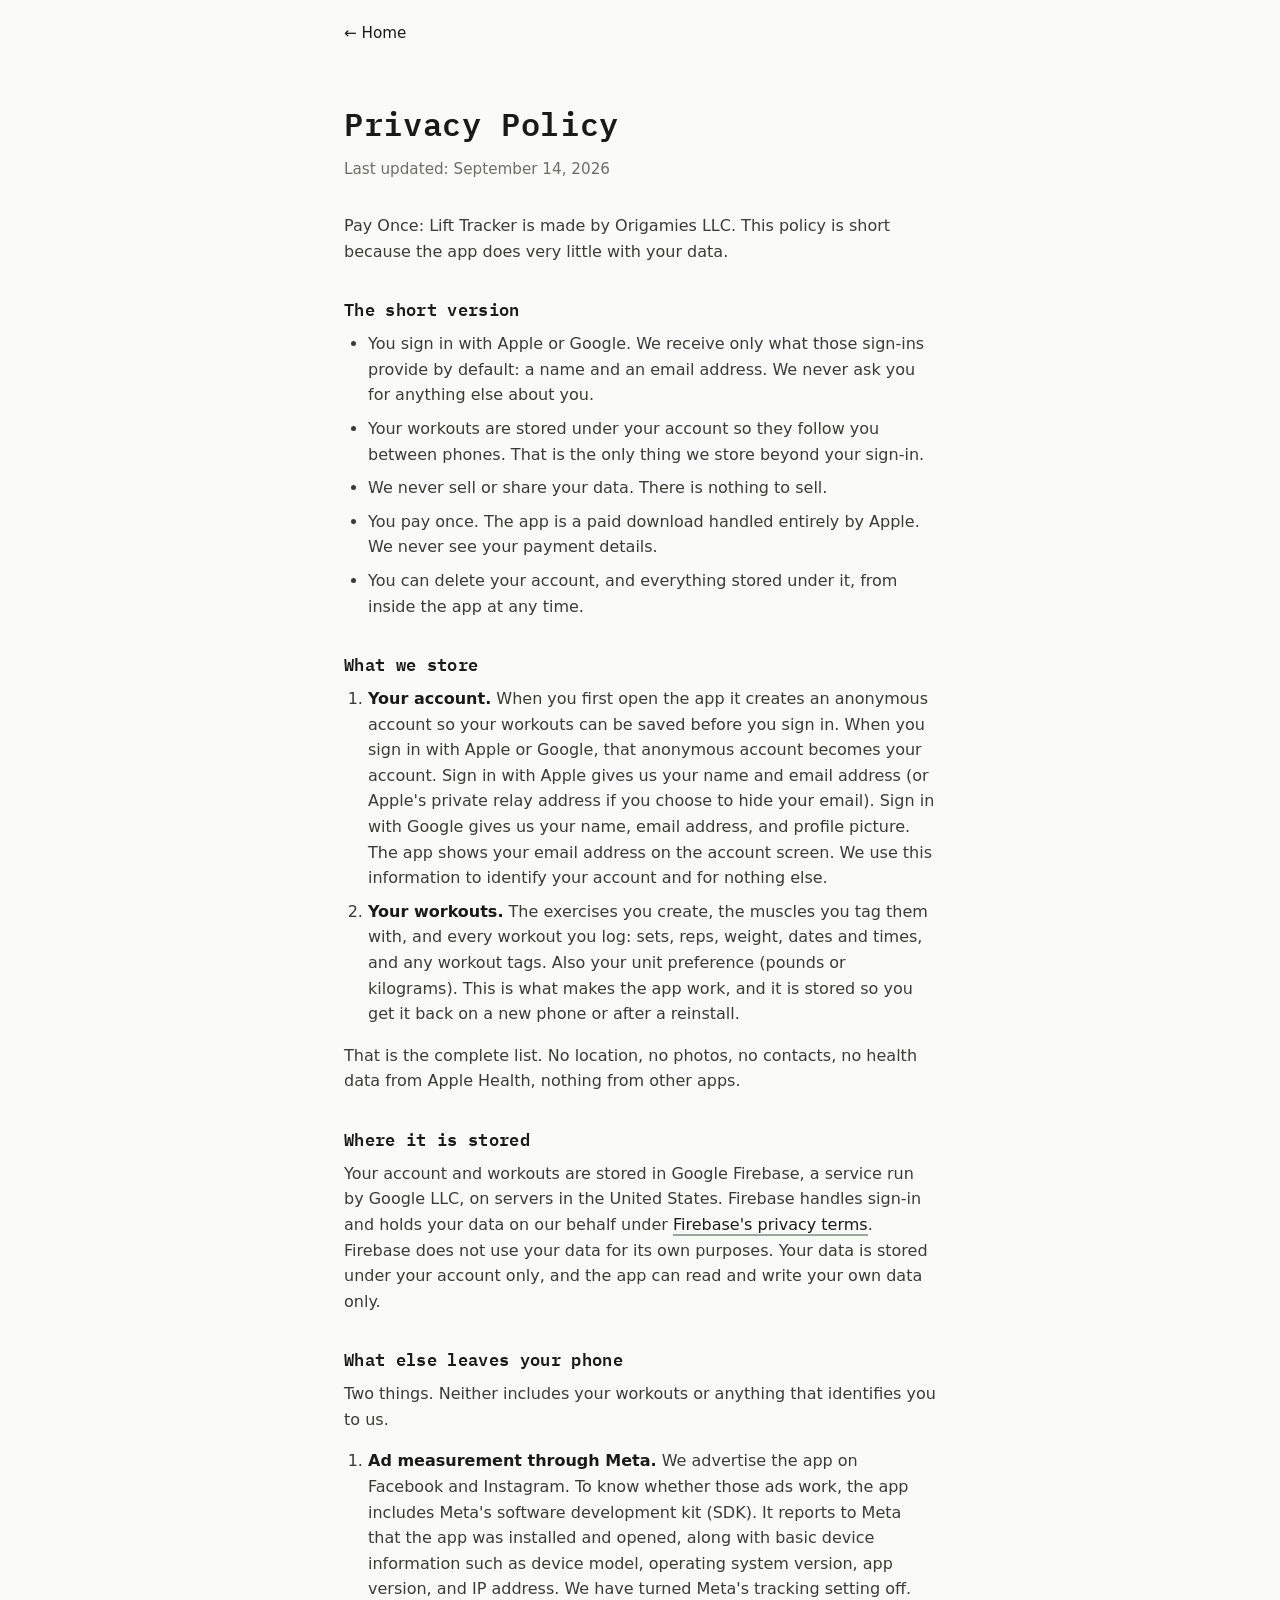
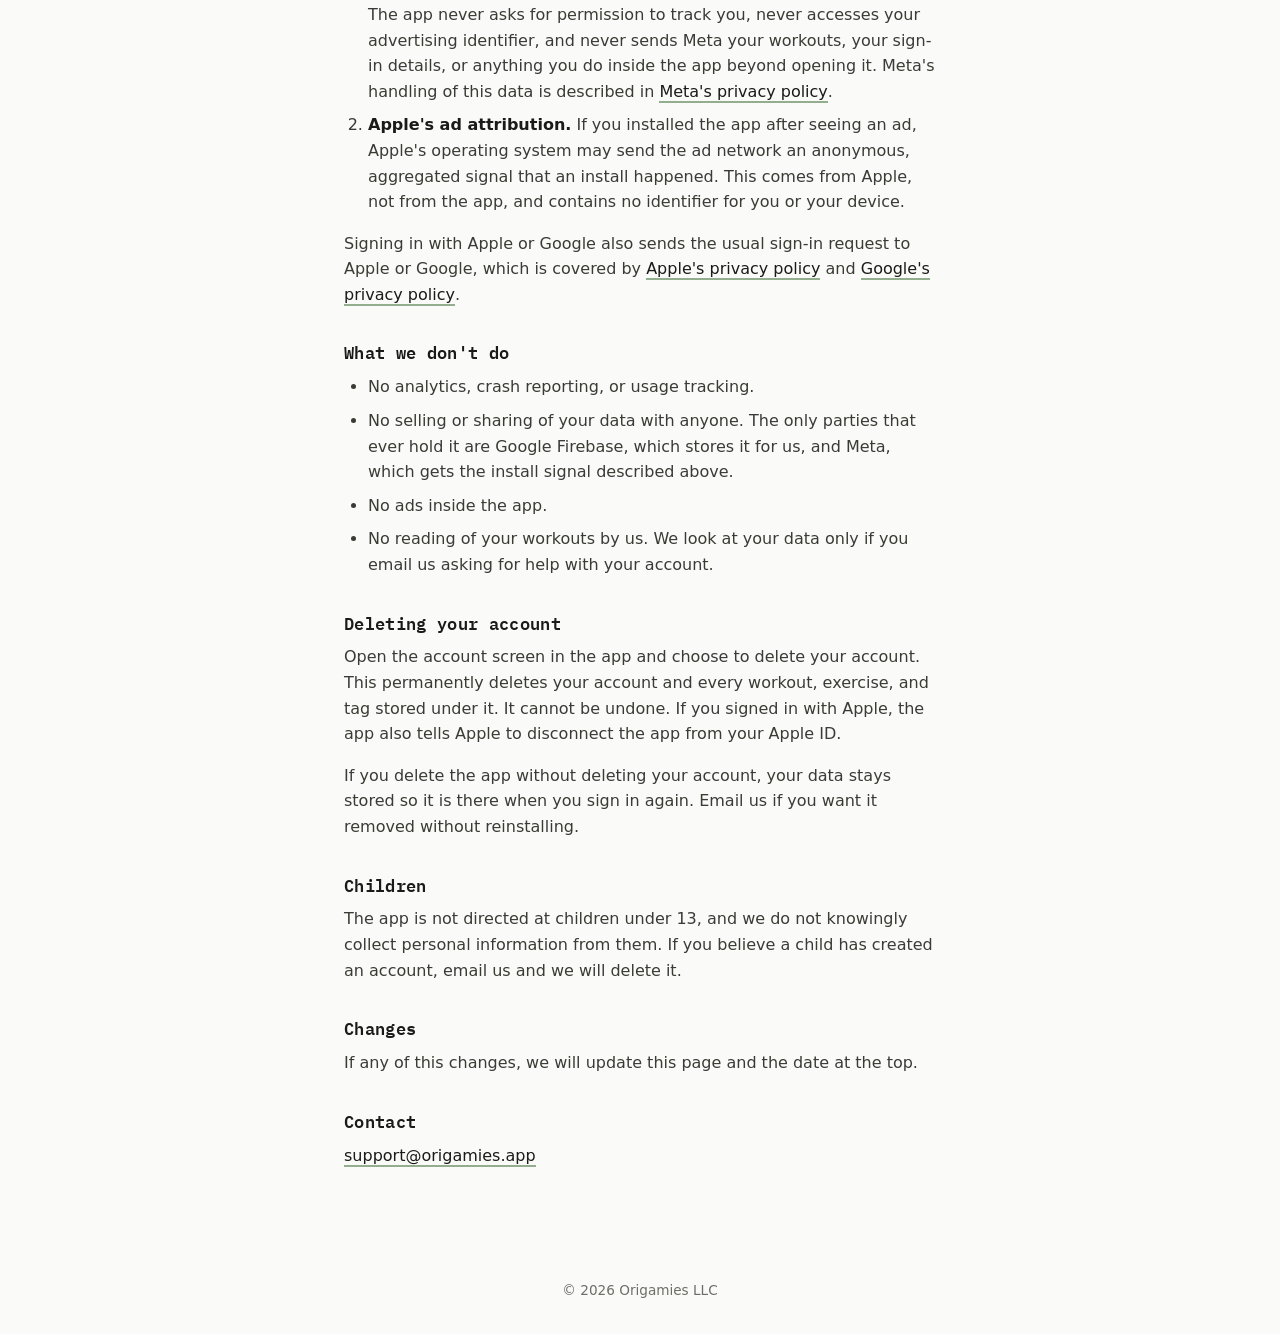
==== privacy.html @ 230b4b78 "Landing, privacy policy, support Co-Authored-By: Claude Fable 5.1 <noreply@anthropic.com> Claude-Ses" ====
<!DOCTYPE html>
<html lang="en">
<head>
  <meta charset="UTF-8">
  <meta name="viewport" content="width=device-width, initial-scale=1.0">
  <title>Privacy Policy — Pay Once: Lift Tracker</title>
  <meta name="description" content="Pay Once: Lift Tracker privacy policy. Sign in with Apple or Google, your workouts are stored under your account, nothing is sold or shared.">
  <link rel="preconnect" href="https://fonts.googleapis.com">
  <link rel="preconnect" href="https://fonts.gstatic.com" crossorigin>
  <link href="https://fonts.googleapis.com/css2?family=IBM+Plex+Mono:wght@400;500;600&display=swap" rel="stylesheet">
  <link rel="stylesheet" href="styles.css?v=1">
</head>
<body>

  <header class="site-header">
    <div class="container">
      <a href="index.html" class="back-link">&larr; Home</a>
    </div>
  </header>

  <main class="page-content">
    <div class="container">
      <h1>Privacy Policy</h1>
      <p class="subtitle">Last updated: September 14, 2026</p>

      <p>Pay Once: Lift Tracker is made by Origamies LLC. This policy is short because the app does very little with your data.</p>

      <h2>The short version</h2>
      <ul>
        <li>You sign in with Apple or Google. We receive only what those sign-ins provide by default: a name and an email address. We never ask you for anything else about you.</li>
        <li>Your workouts are stored under your account so they follow you between phones. That is the only thing we store beyond your sign-in.</li>
        <li>We never sell or share your data. There is nothing to sell.</li>
        <li>You pay once. The app is a paid download handled entirely by Apple. We never see your payment details.</li>
        <li>You can delete your account, and everything stored under it, from inside the app at any time.</li>
      </ul>

      <h2>What we store</h2>
      <ol>
        <li><strong>Your account.</strong> When you first open the app it creates an anonymous account so your workouts can be saved before you sign in. When you sign in with Apple or Google, that anonymous account becomes your account. Sign in with Apple gives us your name and email address (or Apple's private relay address if you choose to hide your email). Sign in with Google gives us your name, email address, and profile picture. The app shows your email address on the account screen. We use this information to identify your account and for nothing else.</li>
        <li><strong>Your workouts.</strong> The exercises you create, the muscles you tag them with, and every workout you log: sets, reps, weight, dates and times, and any workout tags. Also your unit preference (pounds or kilograms). This is what makes the app work, and it is stored so you get it back on a new phone or after a reinstall.</li>
      </ol>
      <p>That is the complete list. No location, no photos, no contacts, no health data from Apple Health, nothing from other apps.</p>

      <h2>Where it is stored</h2>
      <p>Your account and workouts are stored in Google Firebase, a service run by Google LLC, on servers in the United States. Firebase handles sign-in and holds your data on our behalf under <a href="https://firebase.google.com/support/privacy">Firebase's privacy terms</a>. Firebase does not use your data for its own purposes. Your data is stored under your account only, and the app can read and write your own data only.</p>

      <h2>What else leaves your phone</h2>
      <p>Two things. Neither includes your workouts or anything that identifies you to us.</p>
      <ol>
        <li><strong>Ad measurement through Meta.</strong> We advertise the app on Facebook and Instagram. To know whether those ads work, the app includes Meta's software development kit (SDK). It reports to Meta that the app was installed and opened, along with basic device information such as device model, operating system version, app version, and IP address. We have turned Meta's tracking setting off. The app never asks for permission to track you, never accesses your advertising identifier, and never sends Meta your workouts, your sign-in details, or anything you do inside the app beyond opening it. Meta's handling of this data is described in <a href="https://www.facebook.com/privacy/policy/">Meta's privacy policy</a>.</li>
        <li><strong>Apple's ad attribution.</strong> If you installed the app after seeing an ad, Apple's operating system may send the ad network an anonymous, aggregated signal that an install happened. This comes from Apple, not from the app, and contains no identifier for you or your device.</li>
      </ol>
      <p>Signing in with Apple or Google also sends the usual sign-in request to Apple or Google, which is covered by <a href="https://www.apple.com/legal/privacy/">Apple's privacy policy</a> and <a href="https://policies.google.com/privacy">Google's privacy policy</a>.</p>

      <h2>What we don't do</h2>
      <ul>
        <li>No analytics, crash reporting, or usage tracking.</li>
        <li>No selling or sharing of your data with anyone. The only parties that ever hold it are Google Firebase, which stores it for us, and Meta, which gets the install signal described above.</li>
        <li>No ads inside the app.</li>
        <li>No reading of your workouts by us. We look at your data only if you email us asking for help with your account.</li>
      </ul>

      <h2>Deleting your account</h2>
      <p>Open the account screen in the app and choose to delete your account. This permanently deletes your account and every workout, exercise, and tag stored under it. It cannot be undone. If you signed in with Apple, the app also tells Apple to disconnect the app from your Apple ID.</p>
      <p>If you delete the app without deleting your account, your data stays stored so it is there when you sign in again. Email us if you want it removed without reinstalling.</p>

      <h2>Children</h2>
      <p>The app is not directed at children under 13, and we do not knowingly collect personal information from them. If you believe a child has created an account, email us and we will delete it.</p>

      <h2>Changes</h2>
      <p>If any of this changes, we will update this page and the date at the top.</p>

      <h2>Contact</h2>
      <p><a href="mailto:support@origamies.app">support@origamies.app</a></p>
    </div>
  </main>

  <footer class="site-footer">
    <div class="container">
      &copy; 2026 Origamies LLC
    </div>
  </footer>

</body>
</html>
---- styles.css ----
/* ===== Reset & Base ===== */
*,
*::before,
*::after {
  margin: 0;
  padding: 0;
  box-sizing: border-box;
}

:root {
  --bg: #FAFAF8;          /* off-white — page background (matches app) */
  --surface: #F2F2EE;     /* soft surface */
  --sage: #93AE8F;        /* brand / buttons (matches app) */
  --sage-dark: #7E9A7A;   /* hover */
  --sage-pale: #EDF1EC;   /* pill background */
  --ink: #1A1A18;         /* headings / primary text */
  --ink-soft: #3B3B36;    /* body text */
  --muted: #6E6E68;       /* secondary text */
  --border: #D8D8D3;      /* subtle border */
  --mono: "IBM Plex Mono", ui-monospace, "SF Mono", Menlo, monospace; /* app font */
}

html {
  font-size: 16px;
}

body {
  font-family: -apple-system, BlinkMacSystemFont, "SF Pro Text", "SF Pro Display", system-ui, sans-serif;
  background-color: var(--bg);
  color: var(--ink-soft);
  line-height: 1.6;
  min-height: 100vh;
  display: flex;
  flex-direction: column;
  -webkit-font-smoothing: antialiased;
}

a {
  color: var(--ink);
  text-decoration: none;
}

img {
  max-width: 100%;
  height: auto;
}

/* ===== Layout ===== */
.container {
  max-width: 640px;
  margin: 0 auto;
  padding: 0 1.5rem;
  width: 100%;
}

main {
  flex: 1;
}

/* ===== Header (inner pages) ===== */
.site-header {
  padding: 1.25rem 0;
}

.back-link {
  font-size: 0.95rem;
  font-weight: 500;
  display: inline-flex;
  align-items: center;
  gap: 0.35rem;
  transition: opacity 0.2s;
}

.back-link:hover {
  opacity: 0.7;
}

/* ===== Hero ===== */
.hero {
  text-align: center;
  padding: 5rem 0 3rem;
}

.hero h1 {
  text-align: left;
  font-family: var(--mono);
  font-size: 2.5rem;
  font-weight: 600;
  letter-spacing: 0.02em;
  line-height: 1.15;
  margin-bottom: 1.5rem;
  color: var(--ink);
}

.hero .lines {
  text-align: left;
  margin-bottom: 2.5rem;
}

.hero .lines p {
  font-size: 1.15rem;
  color: var(--muted);
  margin-bottom: 0.75rem;
}

.hero .lines p:last-child {
  margin-bottom: 0;
}

/* ===== Button stack ===== */
.stack {
  display: flex;
  flex-direction: column;
  align-items: center;
  gap: 0.75rem;
}

.btn {
  display: inline-flex;
  align-items: center;
  justify-content: center;
  width: 220px;
  height: 48px;
  padding: 0 1rem;
  border-radius: 4px;
  font-size: 0.875rem;
  line-height: 1;
  white-space: nowrap;
}

.coming-soon {
  font-family: var(--mono);
  font-weight: 600;
  color: var(--ink);
  background: var(--sage-pale);
  border: 1.5px solid var(--border);
  letter-spacing: 0.06em;
  text-transform: uppercase;
}

.link-card {
  background: var(--sage);
  color: #fff;
  font-weight: 600;
  box-shadow: 0 2px 8px rgba(26, 26, 24, 0.08);
  transition: background 0.2s, box-shadow 0.2s, transform 0.15s;
}

.link-card:hover {
  background: var(--sage-dark);
  box-shadow: 0 6px 18px rgba(26, 26, 24, 0.14);
  transform: translateY(-2px);
}

/* ===== Content Pages ===== */
.page-content {
  padding: 2rem 0 4rem;
}

.page-content h1 {
  font-family: var(--mono);
  font-size: 2rem;
  font-weight: 600;
  letter-spacing: 0.02em;
  margin-bottom: 0.5rem;
  color: var(--ink);
}

.page-content .subtitle {
  color: var(--muted);
  font-size: 0.95rem;
  margin-bottom: 2rem;
}

.page-content h2 {
  font-family: var(--mono);
  font-size: 1.05rem;
  font-weight: 600;
  letter-spacing: 0.02em;
  margin-top: 2rem;
  margin-bottom: 0.5rem;
  color: var(--ink);
}

.page-content p,
.page-content ul,
.page-content ol {
  margin-bottom: 1rem;
  color: var(--ink-soft);
}

.page-content ul,
.page-content ol {
  padding-left: 1.5rem;
}

.page-content li {
  margin-bottom: 0.5rem;
}

.page-content strong {
  color: var(--ink);
}

.page-content a {
  color: var(--ink);
  font-weight: 500;
  border-bottom: 2px solid var(--sage);
  transition: border-color 0.2s;
}

.page-content a:hover {
  border-color: var(--sage-dark);
}

/* ===== Footer ===== */
.site-footer {
  padding: 2rem 0;
  text-align: center;
  font-size: 0.85rem;
  color: var(--muted);
}

/* ===== Mobile ===== */
@media (max-width: 480px) {
  .hero {
    padding: 3.5rem 0 2rem;
  }
  .hero h1 {
    font-size: 1.85rem;
  }
  .hero .lines p {
    font-size: 1.05rem;
  }
}
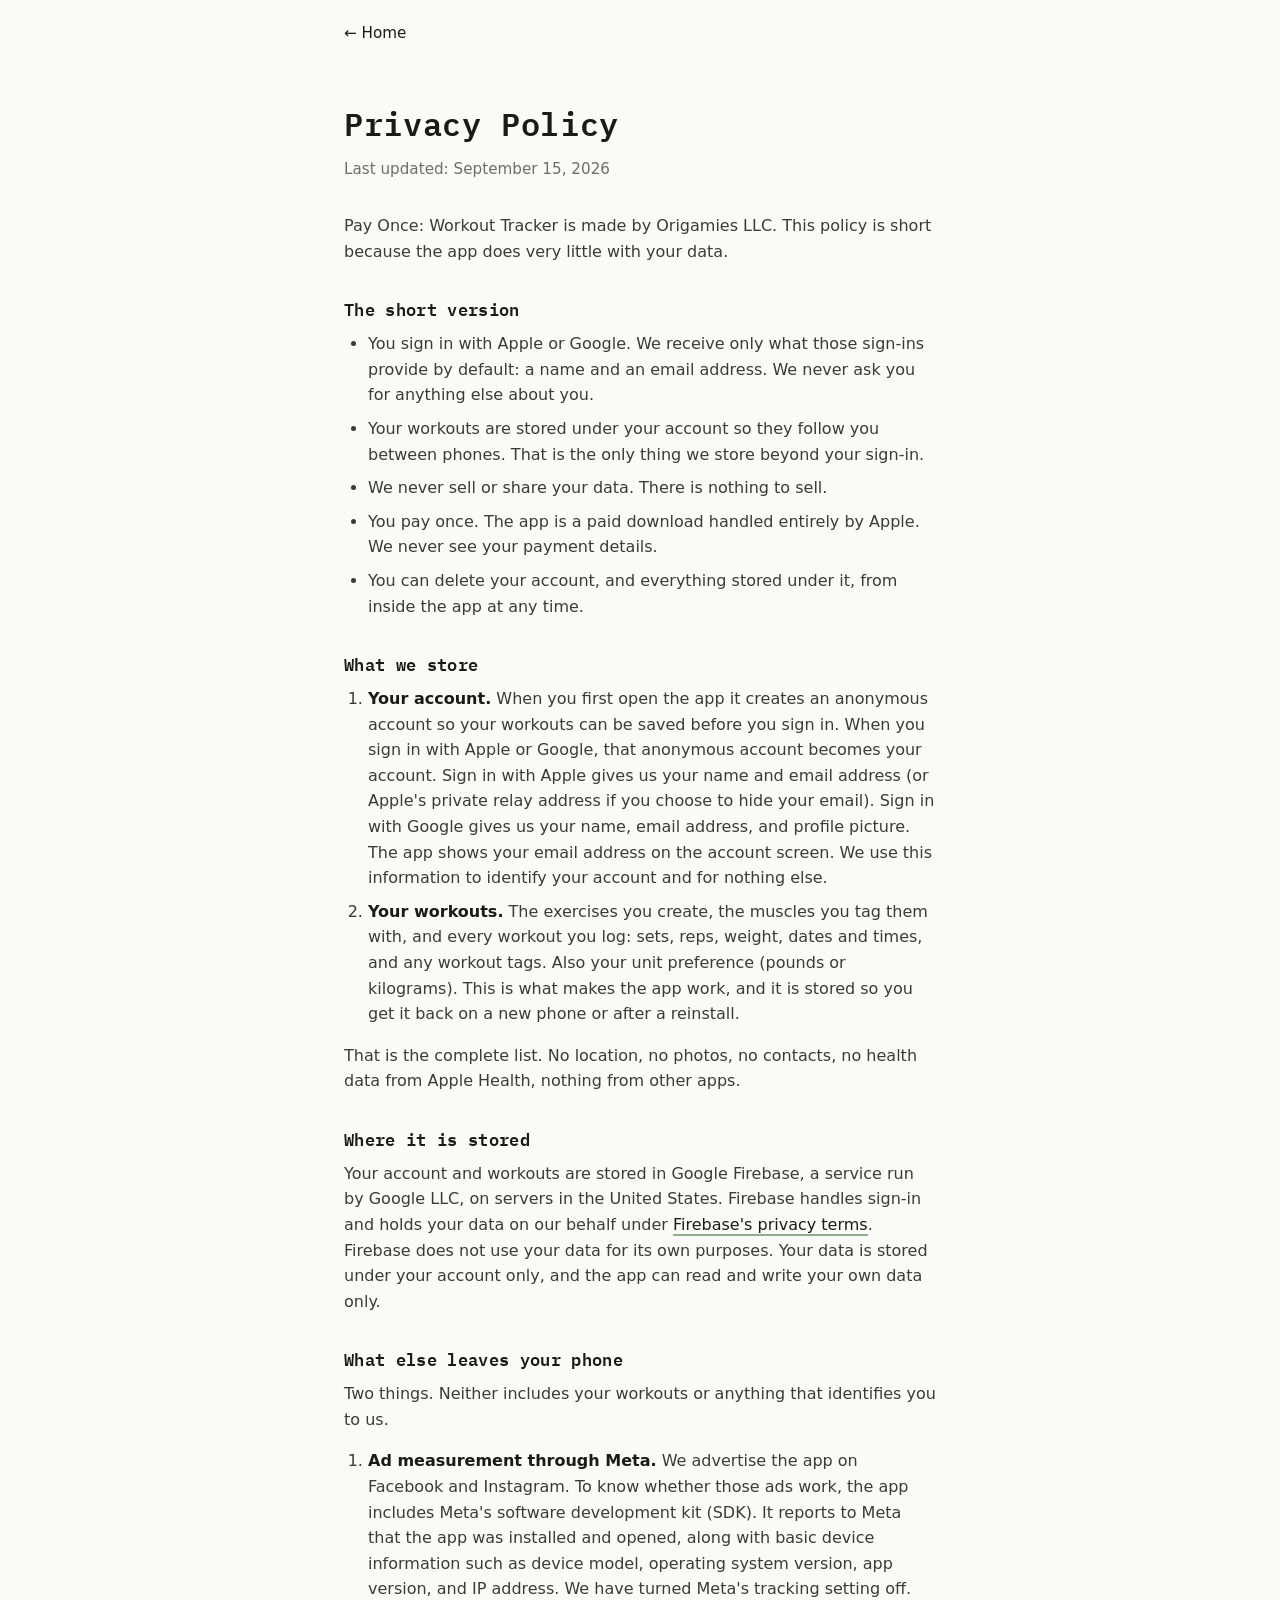
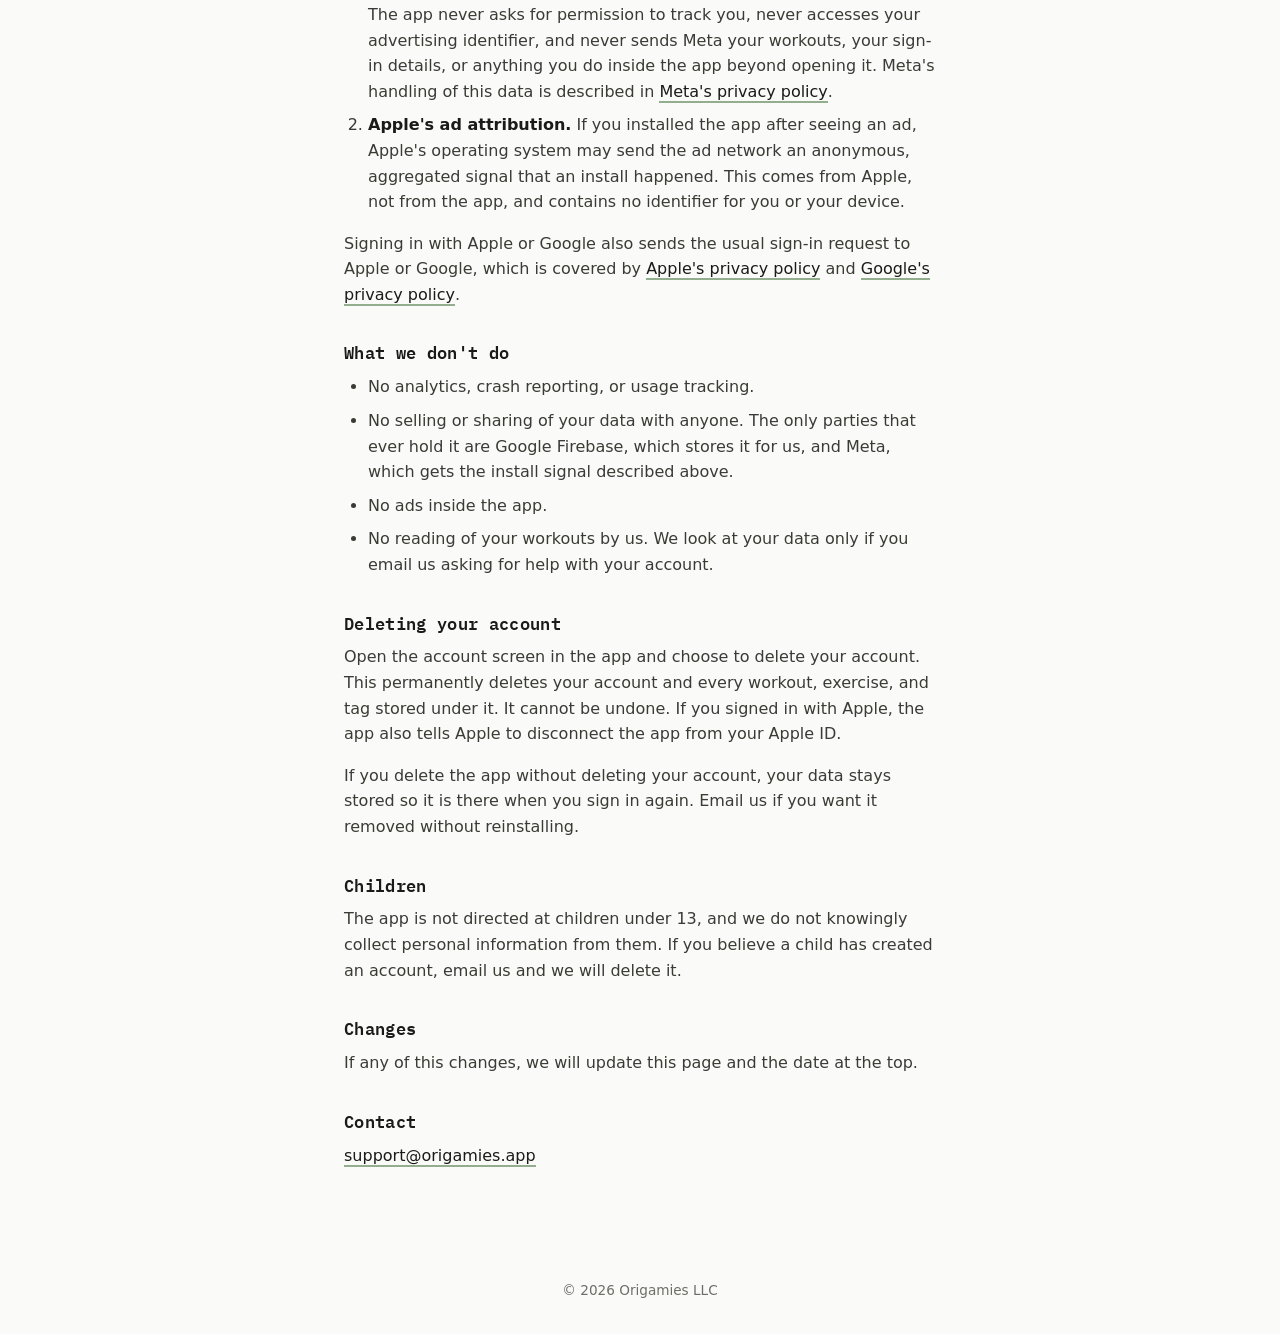
==== commit 6fbdc09e: "Rename to Pay Once: Workout Tracker Co-Authored-By: Claude Fable 5.1 <noreply@anthropic.com> Claude-" ====
--- a/privacy.html
+++ b/privacy.html
@@ -3,8 +3,8 @@
 <head>
   <meta charset="UTF-8">
   <meta name="viewport" content="width=device-width, initial-scale=1.0">
-  <title>Privacy Policy — Pay Once: Lift Tracker</title>
-  <meta name="description" content="Pay Once: Lift Tracker privacy policy. Sign in with Apple or Google, your workouts are stored under your account, nothing is sold or shared.">
+  <title>Privacy Policy — Pay Once: Workout Tracker</title>
+  <meta name="description" content="Pay Once: Workout Tracker privacy policy. Sign in with Apple or Google, your workouts are stored under your account, nothing is sold or shared.">
   <link rel="preconnect" href="https://fonts.googleapis.com">
   <link rel="preconnect" href="https://fonts.gstatic.com" crossorigin>
   <link href="https://fonts.googleapis.com/css2?family=IBM+Plex+Mono:wght@400;500;600&display=swap" rel="stylesheet">
@@ -21,9 +21,9 @@
   <main class="page-content">
     <div class="container">
       <h1>Privacy Policy</h1>
-      <p class="subtitle">Last updated: September 14, 2026</p>
+      <p class="subtitle">Last updated: September 15, 2026</p>
 
-      <p>Pay Once: Lift Tracker is made by Origamies LLC. This policy is short because the app does very little with your data.</p>
+      <p>Pay Once: Workout Tracker is made by Origamies LLC. This policy is short because the app does very little with your data.</p>
 
       <h2>The short version</h2>
       <ul>
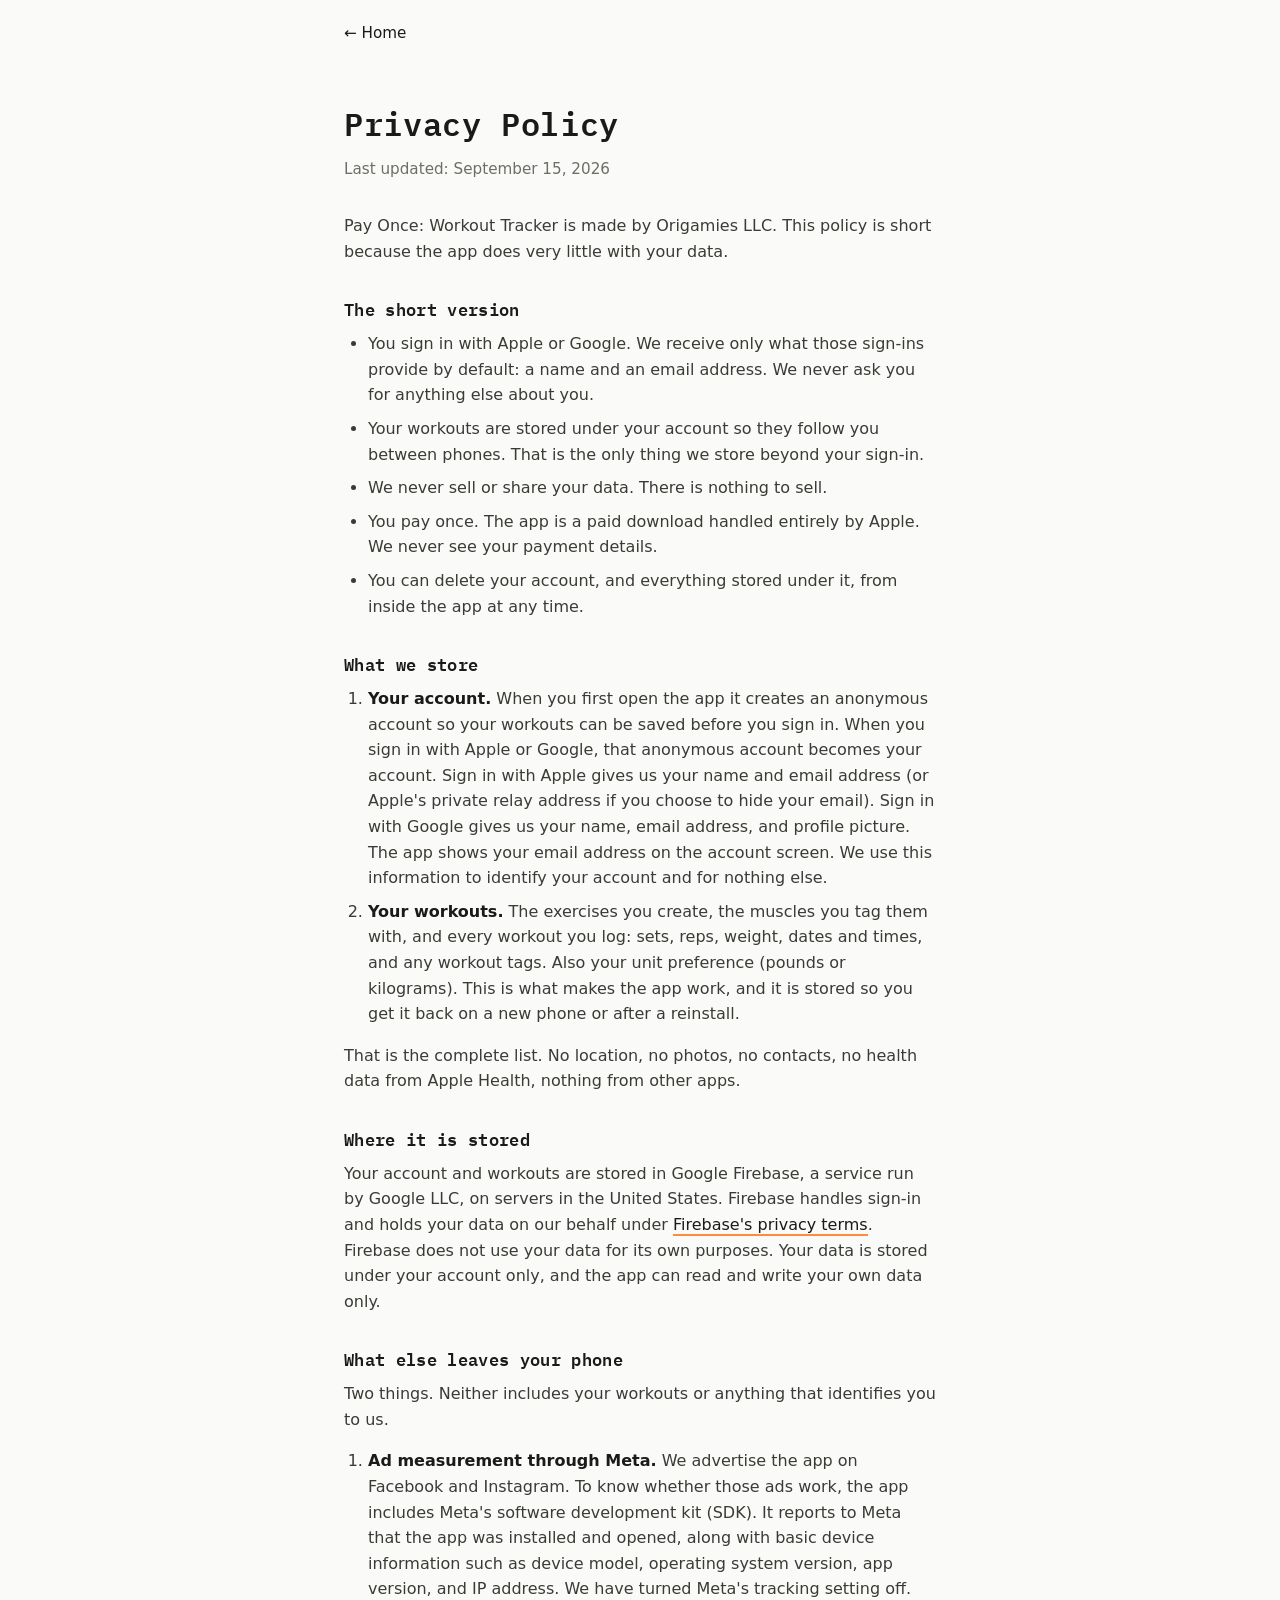
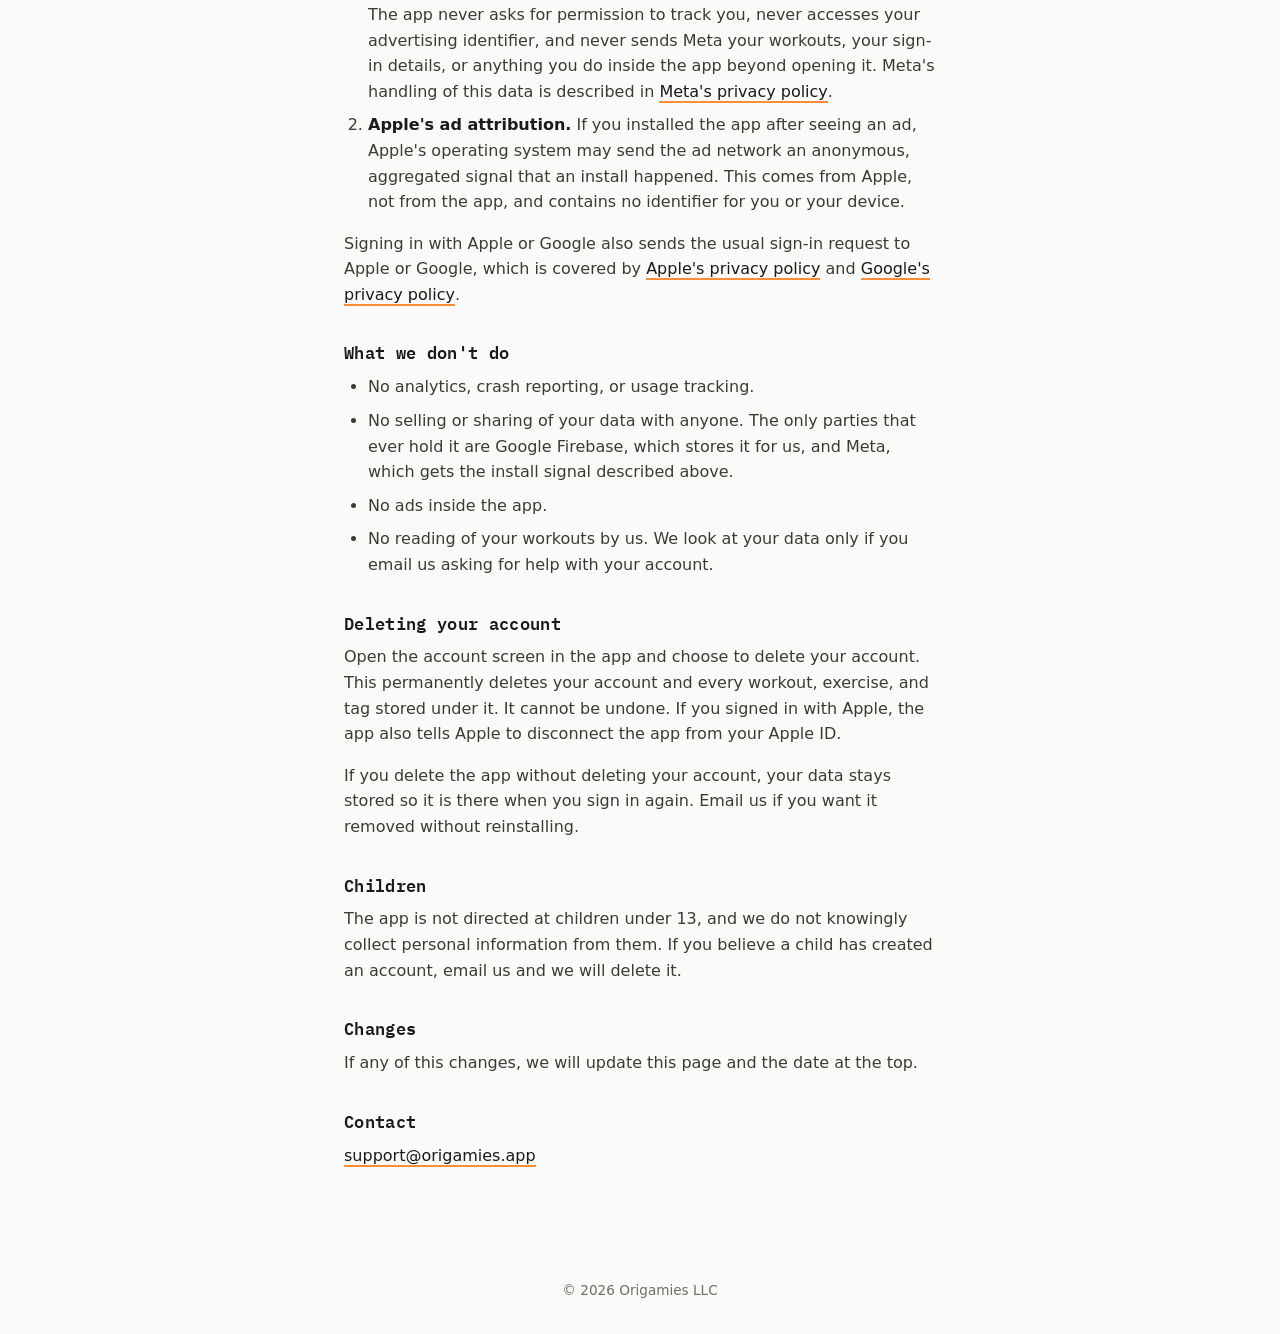
==== commit 39c693d5: "Buttons: orange FD8D3D Co-Authored-By: Claude Fable 5.1 <noreply@anthropic.com> Claude-Session: http" ====
--- a/privacy.html
+++ b/privacy.html
@@ -8,7 +8,7 @@
   <link rel="preconnect" href="https://fonts.googleapis.com">
   <link rel="preconnect" href="https://fonts.gstatic.com" crossorigin>
   <link href="https://fonts.googleapis.com/css2?family=IBM+Plex+Mono:wght@400;500;600&display=swap" rel="stylesheet">
-  <link rel="stylesheet" href="styles.css?v=1">
+  <link rel="stylesheet" href="styles.css?v=2">
 </head>
 <body>
 
--- a/styles.css
+++ b/styles.css
@@ -10,9 +10,9 @@
 :root {
   --bg: #FAFAF8;          /* off-white — page background (matches app) */
   --surface: #F2F2EE;     /* soft surface */
-  --sage: #93AE8F;        /* brand / buttons (matches app) */
-  --sage-dark: #7E9A7A;   /* hover */
-  --sage-pale: #EDF1EC;   /* pill background */
+  --accent: #FD8D3D;      /* brand / buttons (orange) */
+  --accent-dark: #E67A2B; /* hover */
+  --accent-pale: #FFEEDF; /* pill background */
   --ink: #1A1A18;         /* headings / primary text */
   --ink-soft: #3B3B36;    /* body text */
   --muted: #6E6E68;       /* secondary text */
@@ -132,14 +132,14 @@
   font-family: var(--mono);
   font-weight: 600;
   color: var(--ink);
-  background: var(--sage-pale);
+  background: var(--accent-pale);
   border: 1.5px solid var(--border);
   letter-spacing: 0.06em;
   text-transform: uppercase;
 }
 
 .link-card {
-  background: var(--sage);
+  background: var(--accent);
   color: #fff;
   font-weight: 600;
   box-shadow: 0 2px 8px rgba(26, 26, 24, 0.08);
@@ -147,7 +147,7 @@
 }
 
 .link-card:hover {
-  background: var(--sage-dark);
+  background: var(--accent-dark);
   box-shadow: 0 6px 18px rgba(26, 26, 24, 0.14);
   transform: translateY(-2px);
 }
@@ -205,12 +205,12 @@
 .page-content a {
   color: var(--ink);
   font-weight: 500;
-  border-bottom: 2px solid var(--sage);
+  border-bottom: 2px solid var(--accent);
   transition: border-color 0.2s;
 }
 
 .page-content a:hover {
-  border-color: var(--sage-dark);
+  border-color: var(--accent-dark);
 }
 
 /* ===== Footer ===== */
